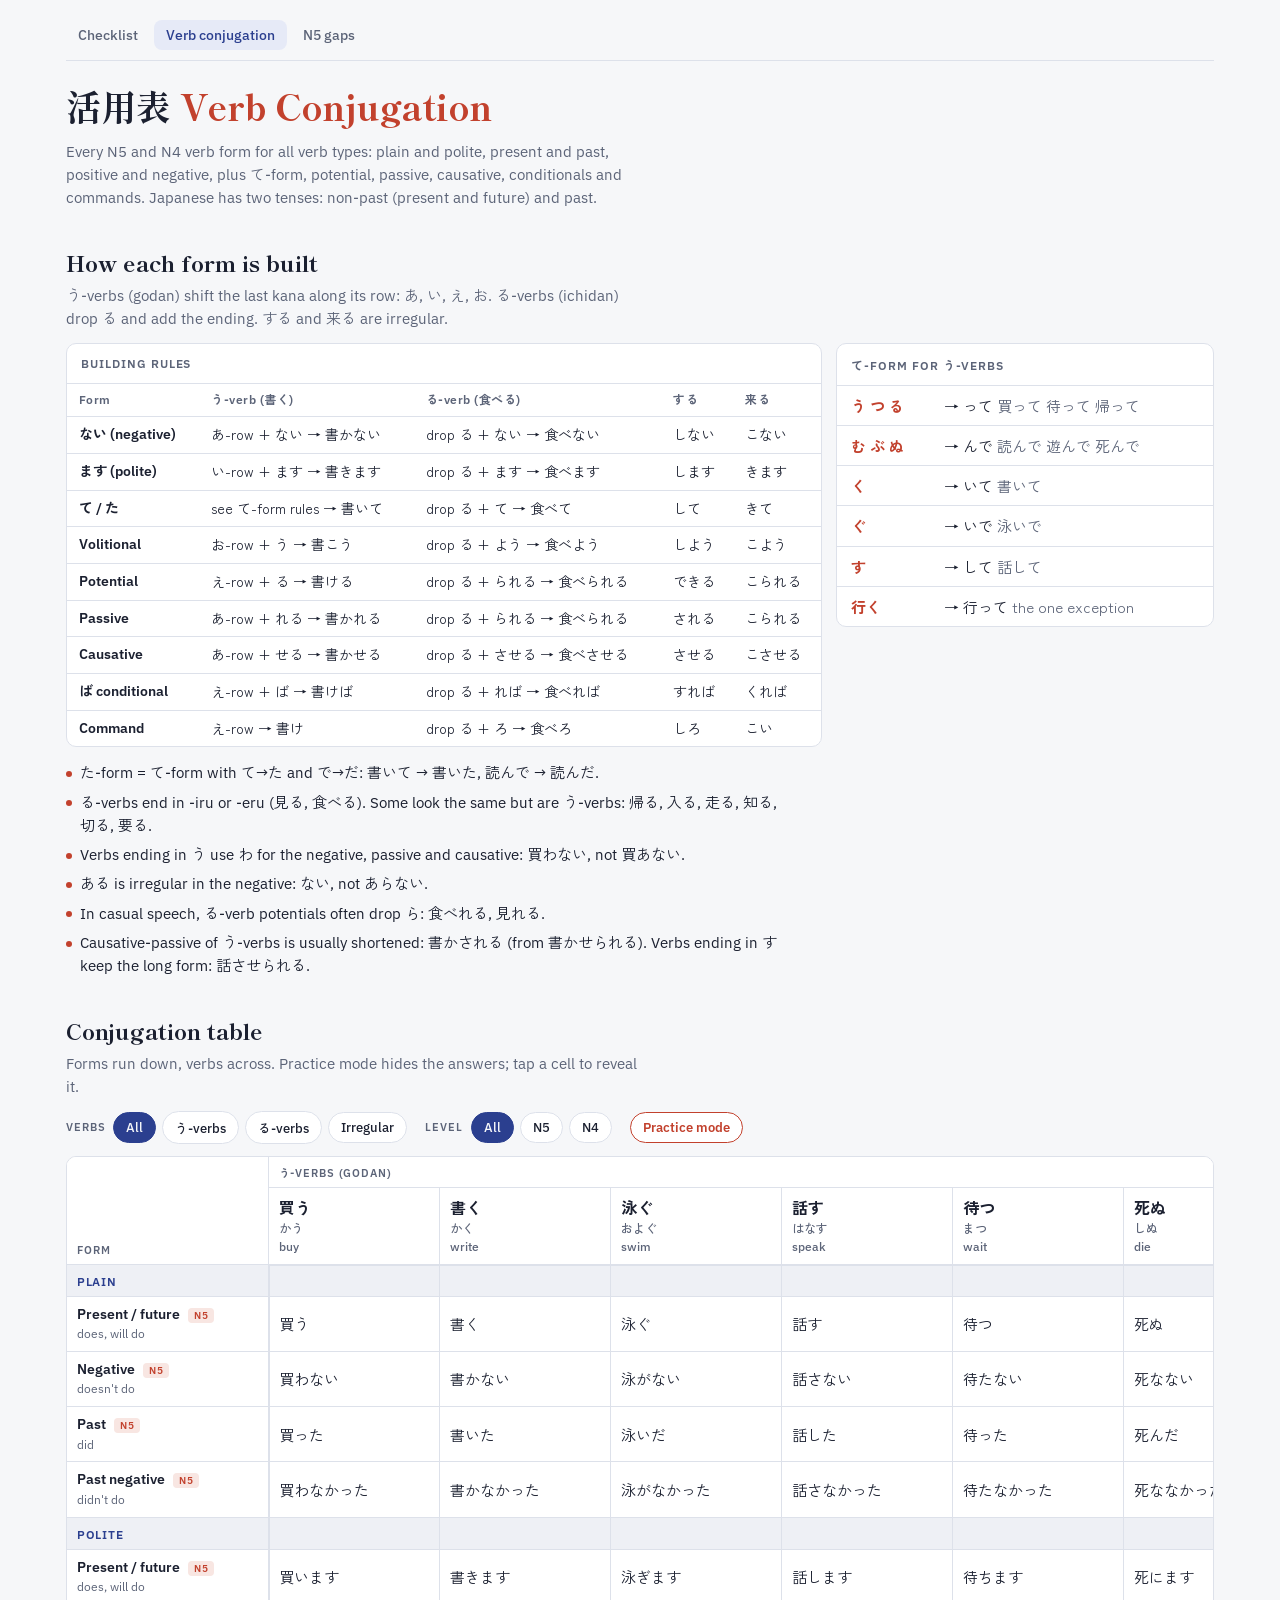
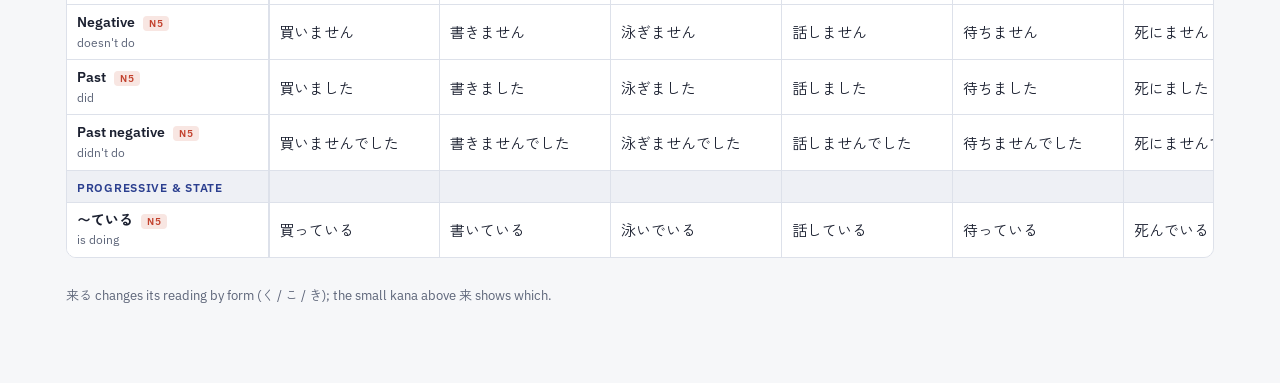
==== conjugations.html @ 94eb3642 "Add verb conjugation cheat sheet, site navigation and README Co-Authored-By: Claude Opus 5.5 <norepl" ====
<!doctype html>
<html lang="ja">
<head>
<meta charset="utf-8">
<meta name="viewport" content="width=device-width, initial-scale=1, viewport-fit=cover">
<title>Verb Conjugation Cheat Sheet</title>
<link rel="preconnect" href="https://fonts.googleapis.com">
<link rel="preconnect" href="https://fonts.gstatic.com" crossorigin>
<link rel="stylesheet" href="https://fonts.googleapis.com/css2?family=Shippori+Mincho:wght@600;800&family=Zen+Kaku+Gothic+New:wght@400;500;700&family=IBM+Plex+Sans:wght@400;500;600&display=swap">
<style>
/* Same visual system as the checklist; wider column so the big table has room. Table: forms down, verbs across, both headers sticky */
:root{
  --bg:#f6f7f9; --surface:#ffffff; --fg:#1b2030; --muted:#5c6478; --line:#dde1ea;
  --ai:#2b3f8f; --ai-soft:#e6eaf7; --shu:#c2412d; --shu-soft:#f8e6e2; --band:#eef0f5;
  --f-display:"Shippori Mincho","Hiragino Mincho ProN","Yu Mincho",serif;
  --f-body:"IBM Plex Sans","Zen Kaku Gothic New","Hiragino Sans","Noto Sans JP",system-ui,sans-serif;
  --f-jp:"Zen Kaku Gothic New","Hiragino Sans","Noto Sans JP",sans-serif;
}
@media (prefers-color-scheme: dark){:root:not([data-theme="light"]){
  --bg:#12151d; --surface:#1a1f2a; --fg:#e7e9f0; --muted:#9aa2b6; --line:#2c3342;
  --ai:#8fa4ef; --ai-soft:#232c48; --shu:#ec7a63; --shu-soft:#3a2420; --band:#202634; color-scheme:dark}}
:root[data-theme="dark"]{
  --bg:#12151d; --surface:#1a1f2a; --fg:#e7e9f0; --muted:#9aa2b6; --line:#2c3342;
  --ai:#8fa4ef; --ai-soft:#232c48; --shu:#ec7a63; --shu-soft:#3a2420; --band:#202634; color-scheme:dark}
*{box-sizing:border-box}
body{margin:0;background:var(--bg);color:var(--fg);font-family:var(--f-body);font-size:15px;line-height:1.55}
.wrap{max-width:1180px;margin:0 auto;padding-inline:16px;padding-block:20px 64px}
.narrow{max-width:760px}

nav.site{display:flex;gap:4px;flex-wrap:wrap;border-bottom:1px solid var(--line);padding-bottom:10px}
nav.site a{font:500 14px var(--f-body);text-decoration:none;color:var(--muted);padding:6px 12px;border-radius:8px}
nav.site a:hover{color:var(--fg);background:var(--surface)}
nav.site a[aria-current="page"]{color:var(--ai);background:var(--ai-soft)}
a:focus-visible,button:focus-visible{outline:2px solid var(--shu);outline-offset:2px}

h1{font-family:var(--f-display);font-weight:800;font-size:clamp(1.6rem,4vw,2.2rem);margin:18px 0 0;text-wrap:balance}
h1 span{color:var(--shu)}
.lead{color:var(--muted);margin:6px 0 0;max-width:65ch}
h2{font-family:var(--f-display);font-weight:800;font-size:1.4rem;margin:36px 0 4px}
h2+p{color:var(--muted);margin:0 0 12px;max-width:65ch}

/* rules */
.rules{display:grid;grid-template-columns:minmax(0,2fr) minmax(0,1fr);gap:14px;align-items:start}
@media (max-width:820px){.rules{grid-template-columns:minmax(0,1fr)}}
.panel{background:var(--surface);border:1px solid var(--line);border-radius:10px;overflow:hidden;min-width:0}
.panel h3{font:600 12px var(--f-body);letter-spacing:.08em;text-transform:uppercase;color:var(--muted);margin:0;padding:12px 14px;border-bottom:1px solid var(--line)}
.scroll-x{overflow-x:auto}
table.rt{border-collapse:collapse;width:100%;font-size:14px}
.rt th,.rt td{text-align:left;padding:7px 12px;border-bottom:1px solid var(--line);vertical-align:top}
.rt tr:last-child td{border-bottom:0}
.rt th{font-weight:600;font-size:12px;color:var(--muted);letter-spacing:.04em;white-space:nowrap}
.rt td{font-family:var(--f-jp)}
.rt td:first-child{font-family:var(--f-body);font-weight:600;white-space:nowrap}
.te{display:grid;gap:0}
.te div{display:grid;grid-template-columns:5.5em minmax(0,1fr);gap:10px;padding:8px 14px;border-bottom:1px solid var(--line);font-family:var(--f-jp)}
.te div:last-child{border-bottom:0}
.te b{color:var(--shu);font-weight:700}
.te .ex{color:var(--muted)}
.notes{margin:14px 0 0;padding:0;list-style:none;display:grid;gap:6px;max-width:80ch}
.notes li{padding-left:14px;position:relative;color:var(--fg)}
.notes li::before{content:"";position:absolute;left:0;top:.65em;width:6px;height:6px;border-radius:50%;background:var(--shu)}

/* controls */
.controls{display:flex;flex-wrap:wrap;gap:10px 18px;align-items:center;margin:4px 0 12px}
.chips{display:flex;gap:6px;flex-wrap:wrap;align-items:center}
.chips .lbl{font:600 11px var(--f-body);letter-spacing:.08em;text-transform:uppercase;color:var(--muted);margin-right:2px}
.chip{font:500 13px var(--f-body);border:1px solid var(--line);background:var(--surface);color:var(--fg);padding:6px 12px;border-radius:999px;cursor:pointer}
.chip[aria-pressed="true"]{background:var(--ai);border-color:var(--ai);color:var(--bg)}
.practice{font:600 13px var(--f-body);border:1px solid var(--shu);color:var(--shu);background:var(--surface);padding:6px 12px;border-radius:999px;cursor:pointer}
.practice[aria-pressed="true"]{background:var(--shu);color:var(--surface)}
.hint{font-size:13px;color:var(--muted)}

/* big table */
.big{max-height:78vh;overflow:auto;border:1px solid var(--line);border-radius:10px;background:var(--surface)}
table.ct{border-collapse:separate;border-spacing:0;font-size:14px;min-width:100%}
.ct th,.ct td{padding:7px 10px;border-bottom:1px solid var(--line);border-right:1px solid var(--line);white-space:nowrap;text-align:left;vertical-align:middle}
.ct thead th{position:sticky;top:0;z-index:2;background:var(--surface);font-weight:500}
.ct thead tr.grp th{top:0;font:600 11px var(--f-body);letter-spacing:.08em;text-transform:uppercase;color:var(--muted);height:30px}
.ct thead tr.vb th{top:30px;box-shadow:0 1px 0 var(--line)}
.ct .corner{left:0;z-index:4}
.ct tbody th{position:sticky;left:0;z-index:1;background:var(--surface);font-weight:500;min-width:190px;box-shadow:1px 0 0 var(--line)}
.ct tr.sec th{background:var(--band);font:600 12px var(--f-body);letter-spacing:.06em;text-transform:uppercase;color:var(--ai);padding-top:9px}
.ct tr.sec td{background:var(--band)}
.vk{font-family:var(--f-jp);font-weight:700;font-size:16px;display:block}
.vr{font-family:var(--f-jp);font-size:12px;color:var(--muted);display:block}
.ve{font-size:12px;color:var(--muted);display:block}
.rl{display:flex;align-items:baseline;gap:8px}
.rl .name{font-weight:600}
.rl .lv{font:600 10px var(--f-body);letter-spacing:.06em;padding:1px 6px;border-radius:4px}
.lv.N5{background:var(--shu-soft);color:var(--shu)}
.lv.N4{background:var(--ai-soft);color:var(--ai)}
.gl{display:block;font-size:12px;color:var(--muted);font-weight:400}
.ct td{font-family:var(--f-jp);font-size:15px}
.ct td.c{cursor:default}
.ct tbody tr:not(.sec):hover td,.ct tbody tr:not(.sec):hover th{background:var(--ai-soft)}
.godan-last{border-right:2px solid var(--line)}
ruby rt{font-size:.55em;color:var(--muted)}
.practicing td.c{cursor:pointer}
.practicing td.c:not(.shown) .v{filter:blur(6px);opacity:.5;user-select:none}
.practicing td.c:not(.shown){background:repeating-linear-gradient(-45deg,transparent 0 6px,var(--band) 6px 7px)}
.foot{margin-top:28px;color:var(--muted);font-size:13px}
</style>
</head>
<body>
<div class="wrap">
  <nav class="site" aria-label="Site">
    <a href="./">Checklist</a>
    <a href="conjugations.html" aria-current="page">Verb conjugation</a>
    <a href="n5-open-points.html">N5 gaps</a>
  </nav>

  <h1>活用表 <span>Verb Conjugation</span></h1>
  <p class="lead">Every N5 and N4 verb form for all verb types: plain and polite, present and past, positive and negative, plus て-form, potential, passive, causative, conditionals and commands. Japanese has two tenses: non-past (present and future) and past.</p>

  <h2>How each form is built</h2>
  <p>う-verbs (godan) shift the last kana along its row: あ, い, え, お. る-verbs (ichidan) drop る and add the ending. する and 来る are irregular.</p>
  <div class="rules">
    <div class="panel">
      <h3>Building rules</h3>
      <div class="scroll-x">
      <table class="rt">
        <thead><tr><th>Form</th><th>う-verb (書く)</th><th>る-verb (食べる)</th><th>する</th><th>来る</th></tr></thead>
        <tbody>
          <tr><td>ない (negative)</td><td>あ-row + ない → 書かない</td><td>drop る + ない → 食べない</td><td>しない</td><td>こない</td></tr>
          <tr><td>ます (polite)</td><td>い-row + ます → 書きます</td><td>drop る + ます → 食べます</td><td>します</td><td>きます</td></tr>
          <tr><td>て / た</td><td>see て-form rules → 書いて</td><td>drop る + て → 食べて</td><td>して</td><td>きて</td></tr>
          <tr><td>Volitional</td><td>お-row + う → 書こう</td><td>drop る + よう → 食べよう</td><td>しよう</td><td>こよう</td></tr>
          <tr><td>Potential</td><td>え-row + る → 書ける</td><td>drop る + られる → 食べられる</td><td>できる</td><td>こられる</td></tr>
          <tr><td>Passive</td><td>あ-row + れる → 書かれる</td><td>drop る + られる → 食べられる</td><td>される</td><td>こられる</td></tr>
          <tr><td>Causative</td><td>あ-row + せる → 書かせる</td><td>drop る + させる → 食べさせる</td><td>させる</td><td>こさせる</td></tr>
          <tr><td>ば conditional</td><td>え-row + ば → 書けば</td><td>drop る + れば → 食べれば</td><td>すれば</td><td>くれば</td></tr>
          <tr><td>Command</td><td>え-row → 書け</td><td>drop る + ろ → 食べろ</td><td>しろ</td><td>こい</td></tr>
        </tbody>
      </table>
      </div>
    </div>
    <div class="panel">
      <h3>て-form for う-verbs</h3>
      <div class="te">
        <div><b>う つ る</b><span>→ って <span class="ex">買って 待って 帰って</span></span></div>
        <div><b>む ぶ ぬ</b><span>→ んで <span class="ex">読んで 遊んで 死んで</span></span></div>
        <div><b>く</b><span>→ いて <span class="ex">書いて</span></span></div>
        <div><b>ぐ</b><span>→ いで <span class="ex">泳いで</span></span></div>
        <div><b>す</b><span>→ して <span class="ex">話して</span></span></div>
        <div><b>行く</b><span>→ 行って <span class="ex">the one exception</span></span></div>
      </div>
    </div>
  </div>
  <ul class="notes">
    <li>た-form = て-form with て→た and で→だ: 書いて → 書いた, 読んで → 読んだ.</li>
    <li>る-verbs end in -iru or -eru (見る, 食べる). Some look the same but are う-verbs: 帰る, 入る, 走る, 知る, 切る, 要る.</li>
    <li>Verbs ending in う use わ for the negative, passive and causative: 買わない, not 買あない.</li>
    <li>ある is irregular in the negative: ない, not あらない.</li>
    <li>In casual speech, る-verb potentials often drop ら: 食べれる, 見れる.</li>
    <li>Causative-passive of う-verbs is usually shortened: 書かされる (from 書かせられる). Verbs ending in す keep the long form: 話させられる.</li>
  </ul>

  <h2>Conjugation table</h2>
  <p>Forms run down, verbs across. Practice mode hides the answers; tap a cell to reveal it.</p>
  <div class="controls">
    <div class="chips" role="group" aria-label="Verb type">
      <span class="lbl">Verbs</span>
      <button class="chip" id="g-all" data-g="all" aria-pressed="true">All</button>
      <button class="chip" id="g-godan" data-g="godan" aria-pressed="false">う-verbs</button>
      <button class="chip" id="g-ichidan" data-g="ichidan" aria-pressed="false">る-verbs</button>
      <button class="chip" id="g-irr" data-g="irr" aria-pressed="false">Irregular</button>
    </div>
    <div class="chips" role="group" aria-label="JLPT level">
      <span class="lbl">Level</span>
      <button class="chip" id="l-all" data-l="all" aria-pressed="true">All</button>
      <button class="chip" id="l-n5" data-l="N5" aria-pressed="false">N5</button>
      <button class="chip" id="l-n4" data-l="N4" aria-pressed="false">N4</button>
    </div>
    <button class="practice" id="practice" aria-pressed="false">Practice mode</button>
    <button class="chip" id="reveal" hidden>Show all</button>
  </div>
  <div class="big" id="big"><table class="ct" id="ct"></table></div>
  <p class="foot">来る changes its reading by form (く / こ / き); the small kana above 来 shows which.</p>
</div>

<script>
const R={"う":["わ","い","え","お"],"く":["か","き","け","こ"],"ぐ":["が","ぎ","げ","ご"],"す":["さ","し","せ","そ"],"つ":["た","ち","て","と"],"ぬ":["な","に","ね","の"],"ぶ":["ば","び","べ","ぼ"],"む":["ま","み","め","も"],"る":["ら","り","れ","ろ"]};
const TE={"う":"って","つ":"って","る":"って","ぬ":"んで","ぶ":"んで","む":"んで","く":"いて","ぐ":"いで","す":"して"};
const toTa=t=>t.replace(/て$/,"た").replace(/で$/,"だ");

function godan(dict,iku){
  const s=dict.slice(0,-1), e=dict.slice(-1), r=R[e];
  const te=iku? s+"って" : s+TE[e];
  return {dict,a:s+r[0],i:s+r[1],te,ta:toTa(te),vol:s+r[3]+"う",pot:s+r[2]+"る",pass:s+r[0]+"れる",caus:s+r[0]+"せる",
    cp:e==="す"? s+r[0]+"せられる" : s+r[0]+"される",ba:s+r[2]+"ば",imp:s+r[2]};
}
function ichidan(dict){
  const s=dict.slice(0,-1);
  return {dict,a:s,i:s,te:s+"て",ta:s+"た",vol:s+"よう",pot:s+"られる",pass:s+"られる",caus:s+"させる",cp:s+"させられる",ba:s+"れば",imp:s+"ろ"};
}
const K=r=>`<ruby>来<rt>${r}</rt></ruby>`;
const SURU={dict:"する",a:"し",i:"し",te:"して",ta:"した",vol:"しよう",pot:"できる",pass:"される",caus:"させる",cp:"させられる",ba:"すれば",imp:"しろ"};
const KURU={dict:K("く")+"る",a:K("こ"),i:K("き"),te:K("き")+"て",ta:K("き")+"た",vol:K("こ")+"よう",pot:K("こ")+"られる",pass:K("こ")+"られる",caus:K("こ")+"させる",cp:K("こ")+"させられる",ba:K("く")+"れば",imp:K("こ")+"い"};

const VERBS=[
  {g:"godan",k:"買う",r:"かう",en:"buy",f:godan("買う")},
  {g:"godan",k:"書く",r:"かく",en:"write",f:godan("書く")},
  {g:"godan",k:"泳ぐ",r:"およぐ",en:"swim",f:godan("泳ぐ")},
  {g:"godan",k:"話す",r:"はなす",en:"speak",f:godan("話す")},
  {g:"godan",k:"待つ",r:"まつ",en:"wait",f:godan("待つ")},
  {g:"godan",k:"死ぬ",r:"しぬ",en:"die",f:godan("死ぬ")},
  {g:"godan",k:"遊ぶ",r:"あそぶ",en:"play",f:godan("遊ぶ")},
  {g:"godan",k:"読む",r:"よむ",en:"read",f:godan("読む")},
  {g:"godan",k:"帰る",r:"かえる",en:"go home",f:godan("帰る")},
  {g:"ichidan",k:"食べる",r:"たべる",en:"eat",f:ichidan("食べる")},
  {g:"ichidan",k:"見る",r:"みる",en:"see",f:ichidan("見る")},
  {g:"irr",k:"する",r:"する",en:"do",f:SURU},
  {g:"irr",k:"来る",r:"くる",en:"come",f:KURU},
  {g:"irr",k:"行く",r:"いく",en:"go",f:godan("行く",true)}
];
const GROUPS=[["godan","う-verbs (godan)"],["ichidan","る-verbs (ichidan)"],["irr","Irregular & special"]];

const ROWS=[
 ["Plain",[
  ["Present / future","does, will do","N5",f=>f.dict],
  ["Negative","doesn't do","N5",f=>f.a+"ない"],
  ["Past","did","N5",f=>f.ta],
  ["Past negative","didn't do","N5",f=>f.a+"なかった"]]],
 ["Polite",[
  ["Present / future","does, will do","N5",f=>f.i+"ます"],
  ["Negative","doesn't do","N5",f=>f.i+"ません"],
  ["Past","did","N5",f=>f.i+"ました"],
  ["Past negative","didn't do","N5",f=>f.i+"ませんでした"]]],
 ["Progressive & state",[
  ["〜ている","is doing","N5",f=>f.te+"いる"],
  ["〜ていない","isn't doing, hasn't yet","N5",f=>f.te+"いない"],
  ["〜ていた","was doing","N5",f=>f.te+"いた"],
  ["〜ています","is doing (polite)","N5",f=>f.te+"います"],
  ["〜ていました","was doing (polite)","N5",f=>f.te+"いました"]]],
 ["Connecting",[
  ["て-form","and, then","N5",f=>f.te],
  ["ます-stem","base for ます, たい, ながら","N5",f=>f.i],
  ["〜てから","after doing","N5",f=>f.te+"から"],
  ["〜ながら","while doing","N5",f=>f.i+"ながら"],
  ["〜ないで","without doing","N4",f=>f.a+"ないで"]]],
 ["Wanting & inviting",[
  ["〜たい","want to do","N5",f=>f.i+"たい"],
  ["〜たくない","don't want to do","N5",f=>f.i+"たくない"],
  ["〜ましょう","let's do","N5",f=>f.i+"ましょう"],
  ["〜ませんか","won't you do?","N5",f=>f.i+"ませんか"],
  ["Volitional","let's do (plain)","N4",f=>f.vol]]],
 ["Requests & commands",[
  ["〜てください","please do","N5",f=>f.te+"ください"],
  ["〜ないでください","please don't","N5",f=>f.a+"ないでください"],
  ["Command","do it!","N4",f=>f.imp],
  ["Prohibition","don't!","N4",f=>f.dict+"な"]]],
 ["Obligation & permission",[
  ["〜なければならない","must do","N5",f=>f.a+"なければならない"],
  ["〜てもいい","may do","N5",f=>f.te+"もいい"],
  ["〜てはいけない","must not do","N5",f=>f.te+"はいけない"]]],
 ["Ability & voice",[
  ["Potential","can do","N4",f=>f.pot],
  ["Potential negative","can't do","N4",f=>f.pot.slice(0,-1)+"ない"],
  ["Passive","is done (to)","N4",f=>f.pass],
  ["Causative","makes / lets do","N4",f=>f.caus],
  ["Causative-passive","is made to do","N4",f=>f.cp]]],
 ["Conditionals",[
  ["〜ば","if","N4",f=>f.ba],
  ["〜なければ","if not","N4",f=>f.a+"なければ"],
  ["〜たら","if, when","N4",f=>f.ta+"ら"],
  ["〜なかったら","if not","N4",f=>f.a+"なかったら"]]],
 ["Experience & aspect",[
  ["〜たことがある","have done before","N5",f=>f.ta+"ことがある"],
  ["〜ておく","do in advance","N4",f=>f.te+"おく"],
  ["〜てしまう","end up doing, finish","N4",f=>f.te+"しまう"],
  ["〜てみる","try doing","N4",f=>f.te+"みる"]]]
];

let grp="all", lvl="all", practice=false;
try{const s=JSON.parse(localStorage.getItem("conj-ui")||"{}"); if(s.grp)grp=s.grp; if(s.lvl)lvl=s.lvl;}catch(e){}
const saveUI=()=>{try{localStorage.setItem("conj-ui",JSON.stringify({grp,lvl}))}catch(e){}};

function render(){
  const verbs=VERBS.filter(v=>grp==="all"||v.g===grp);
  const lastGodan=verbs.map(v=>v.g).lastIndexOf("godan");
  const lastIchi=verbs.map(v=>v.g).lastIndexOf("ichidan");
  const sep=i=>(i===lastGodan&&lastGodan<verbs.length-1)||(i===lastIchi&&lastIchi<verbs.length-1)?' class="godan-last"':'';
  let h='<thead><tr class="grp"><th class="corner" rowspan="2" style="z-index:5;vertical-align:bottom">Form</th>';
  for(const [g,name] of GROUPS){const n=verbs.filter(v=>v.g===g).length; if(n) h+=`<th colspan="${n}">${name}</th>`;}
  h+='</tr><tr class="vb">';
  verbs.forEach((v,i)=>{h+=`<th${sep(i)}><span class="vk">${v.k}</span><span class="vr">${v.r}</span><span class="ve">${v.en}</span></th>`});
  h+='</tr></thead><tbody>';
  for(const [sec,rows] of ROWS){
    const rs=rows.filter(r=>lvl==="all"||r[2]===lvl); if(!rs.length) continue;
    h+=`<tr class="sec"><th>${sec}</th>${verbs.map((v,i)=>`<td${sep(i)}></td>`).join("")}</tr>`;
    for(const [name,gloss,lv,fn] of rs){
      h+=`<tr><th><span class="rl"><span class="name">${name}</span><span class="lv ${lv}">${lv}</span></span><span class="gl">${gloss}</span></th>`;
      verbs.forEach((v,i)=>{const c=sep(i)?' godan-last':''; h+=`<td class="c${c}"><span class="v">${fn(v.f)}</span></td>`});
      h+='</tr>';
    }
  }
  h+='</tbody>';
  document.getElementById("ct").innerHTML=h;
}
function setPressed(sel,attr,val){document.querySelectorAll(sel).forEach(b=>b.setAttribute("aria-pressed",b.dataset[attr]===val))}
document.querySelectorAll("[data-g]").forEach(b=>b.addEventListener("click",()=>{grp=b.dataset.g;setPressed("[data-g]","g",grp);saveUI();render()}));
document.querySelectorAll("[data-l]").forEach(b=>b.addEventListener("click",()=>{lvl=b.dataset.l;setPressed("[data-l]","l",lvl);saveUI();render()}));
const pBtn=document.getElementById("practice"), rBtn=document.getElementById("reveal"), big=document.getElementById("big");
pBtn.addEventListener("click",()=>{practice=!practice;pBtn.setAttribute("aria-pressed",practice);big.classList.toggle("practicing",practice);rBtn.hidden=!practice;big.querySelectorAll(".shown").forEach(c=>c.classList.remove("shown"))});
rBtn.addEventListener("click",()=>big.querySelectorAll("td.c").forEach(c=>c.classList.add("shown")));
big.addEventListener("click",e=>{if(!practice)return;const td=e.target.closest("td.c");if(td)td.classList.toggle("shown")});
setPressed("[data-g]","g",grp); setPressed("[data-l]","l",lvl);
render();
</script>
</body>
</html>
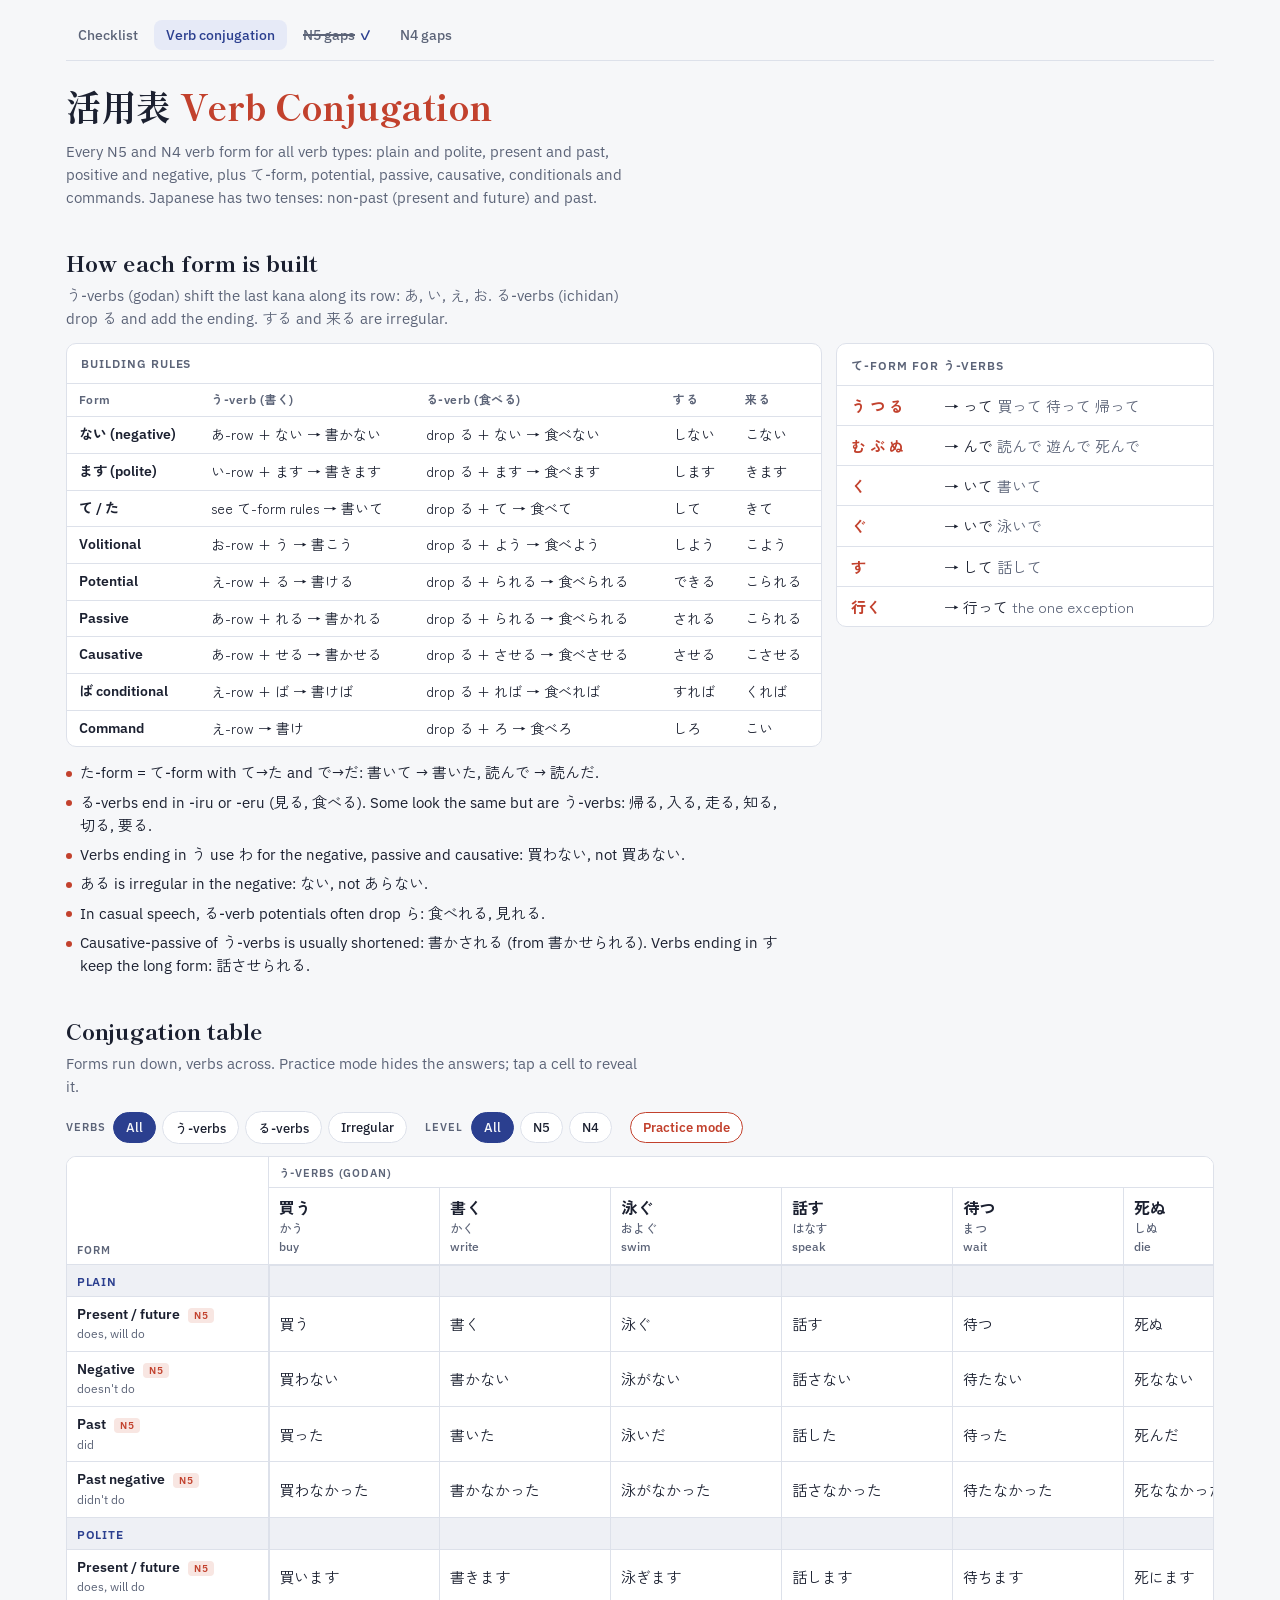
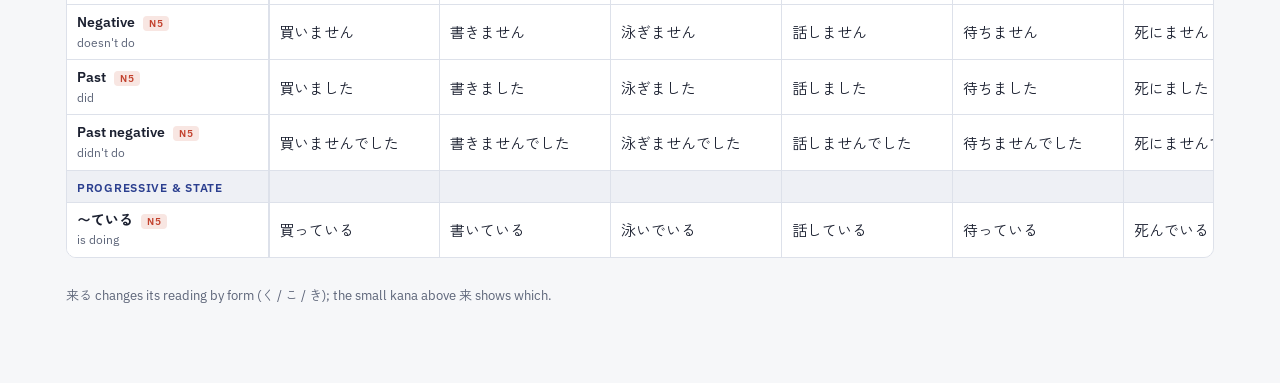
==== commit 12e6e693: "Add N4 gaps page, mark N5 gaps as done in menu bar and nav Co-Authored-By: Claude Opus 5.5 <noreply@" ====
--- a/conjugations.html
+++ b/conjugations.html
@@ -31,6 +31,8 @@
 nav.site a{font:500 14px var(--f-body);text-decoration:none;color:var(--muted);padding:6px 12px;border-radius:8px}
 nav.site a:hover{color:var(--fg);background:var(--surface)}
 nav.site a[aria-current="page"]{color:var(--ai);background:var(--ai-soft)}
+nav.site a.done s{text-decoration-thickness:1.5px}
+nav.site a.done .tick{margin-left:4px;color:var(--ai)}
 a:focus-visible,button:focus-visible{outline:2px solid var(--shu);outline-offset:2px}
 
 h1{font-family:var(--f-display);font-weight:800;font-size:clamp(1.6rem,4vw,2.2rem);margin:18px 0 0;text-wrap:balance}
@@ -49,7 +51,7 @@
 .rt th,.rt td{text-align:left;padding:7px 12px;border-bottom:1px solid var(--line);vertical-align:top}
 .rt tr:last-child td{border-bottom:0}
 .rt th{font-weight:600;font-size:12px;color:var(--muted);letter-spacing:.04em;white-space:nowrap}
-.rt td{font-family:var(--f-jp)}
+.rt td{font-family:var(--f-jp);white-space:nowrap}
 .rt td:first-child{font-family:var(--f-body);font-weight:600;white-space:nowrap}
 .te{display:grid;gap:0}
 .te div{display:grid;grid-template-columns:5.5em minmax(0,1fr);gap:10px;padding:8px 14px;border-bottom:1px solid var(--line);font-family:var(--f-jp)}
@@ -106,7 +108,8 @@
   <nav class="site" aria-label="Site">
     <a href="./">Checklist</a>
     <a href="conjugations.html" aria-current="page">Verb conjugation</a>
-    <a href="n5-open-points.html">N5 gaps</a>
+    <a href="n5-open-points.html" class="done" title="Done"><s>N5 gaps</s><span class="tick" aria-label="done">✓</span></a>
+    <a href="n4-open-points.html">N4 gaps</a>
   </nav>
 
   <h1>活用表 <span>Verb Conjugation</span></h1>
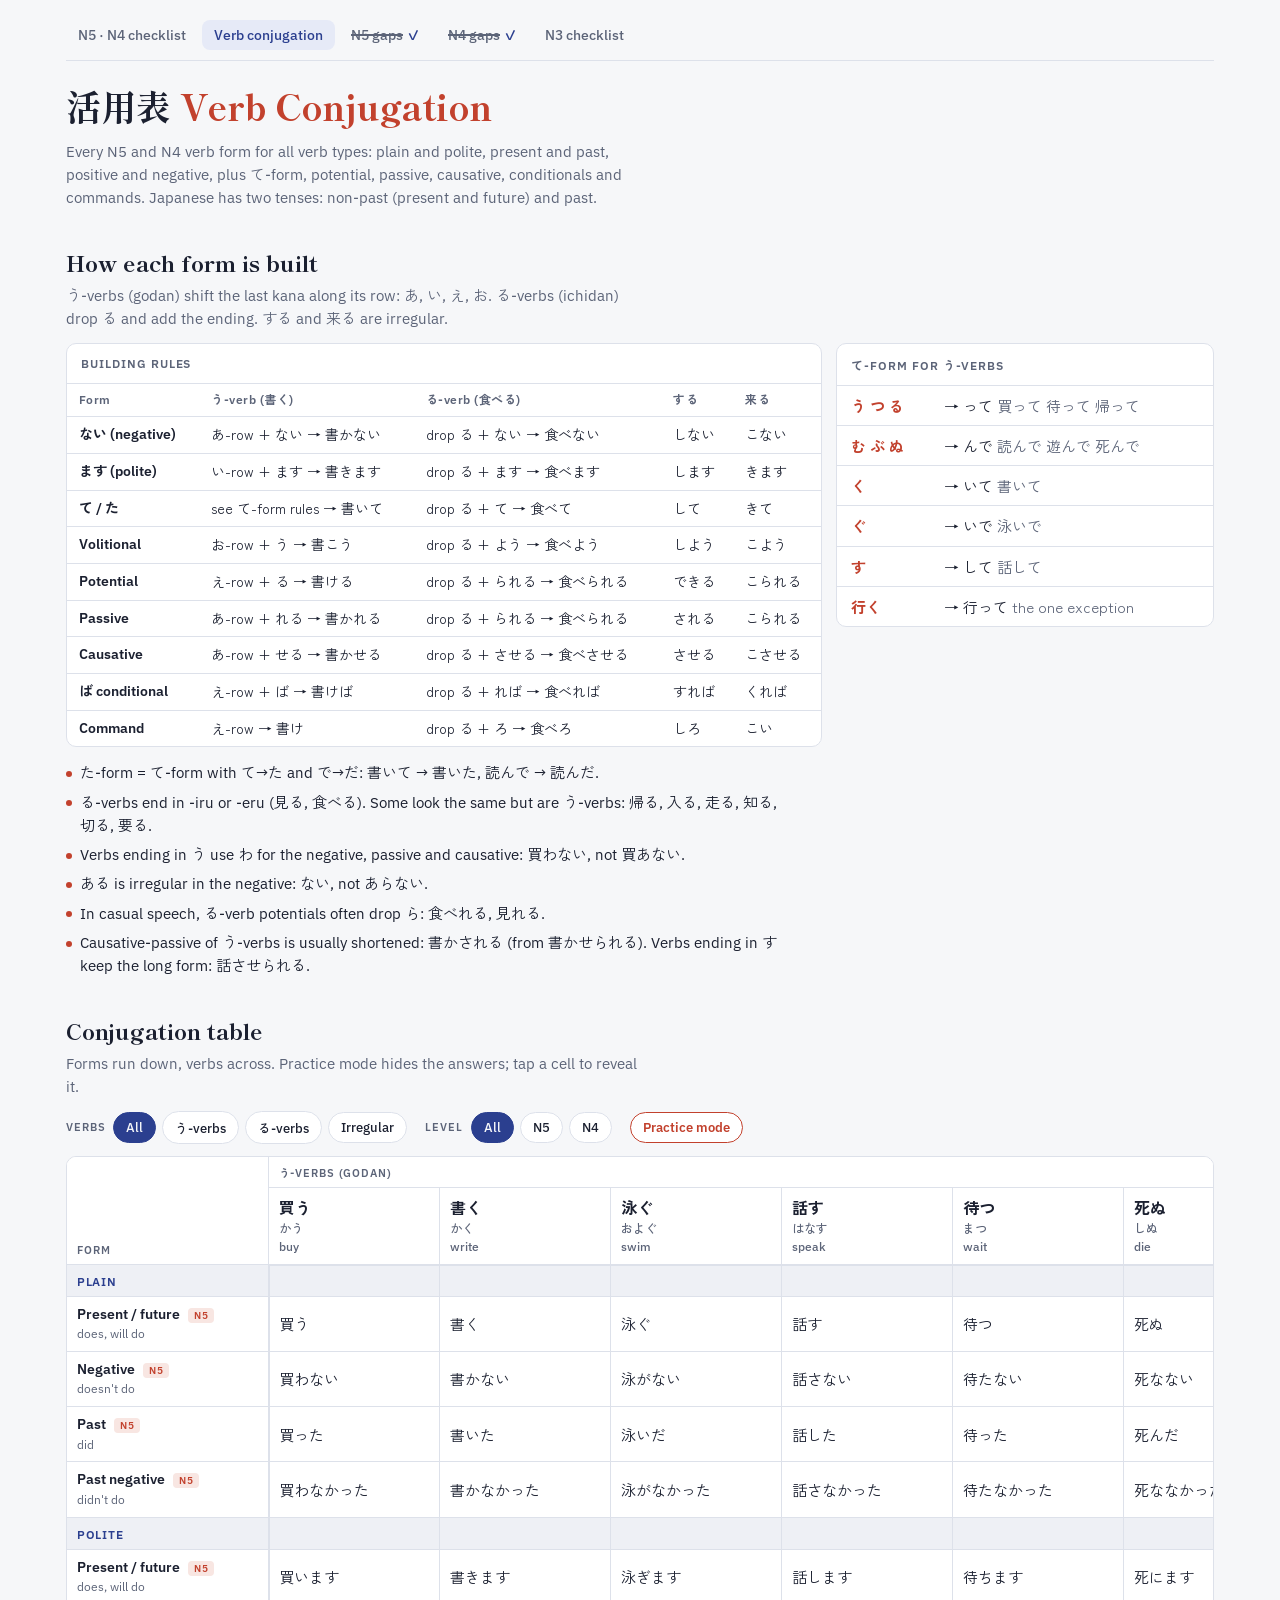
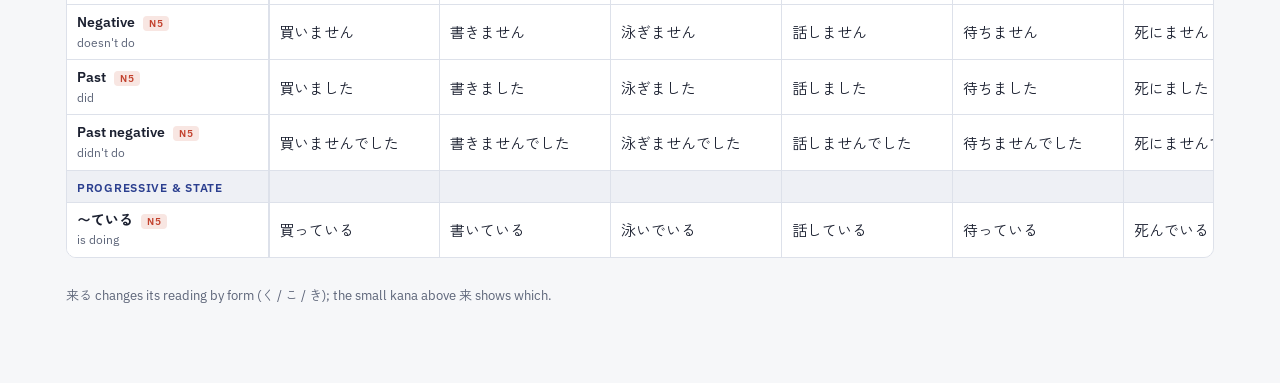
==== commit 98469da2: "Add N3 grammar checklist, mark N4 gaps as done Co-Authored-By: Claude Opus 5.5 <noreply@anthropic.co" ====
--- a/conjugations.html
+++ b/conjugations.html
@@ -106,10 +106,11 @@
 <body>
 <div class="wrap">
   <nav class="site" aria-label="Site">
-    <a href="./">Checklist</a>
+    <a href="./">N5 · N4 checklist</a>
     <a href="conjugations.html" aria-current="page">Verb conjugation</a>
     <a href="n5-open-points.html" class="done" title="Done"><s>N5 gaps</s><span class="tick" aria-label="done">✓</span></a>
-    <a href="n4-open-points.html">N4 gaps</a>
+    <a href="n4-open-points.html" class="done" title="Done"><s>N4 gaps</s><span class="tick" aria-label="done">✓</span></a>
+    <a href="n3-checklist.html">N3 checklist</a>
   </nav>
 
   <h1>活用表 <span>Verb Conjugation</span></h1>
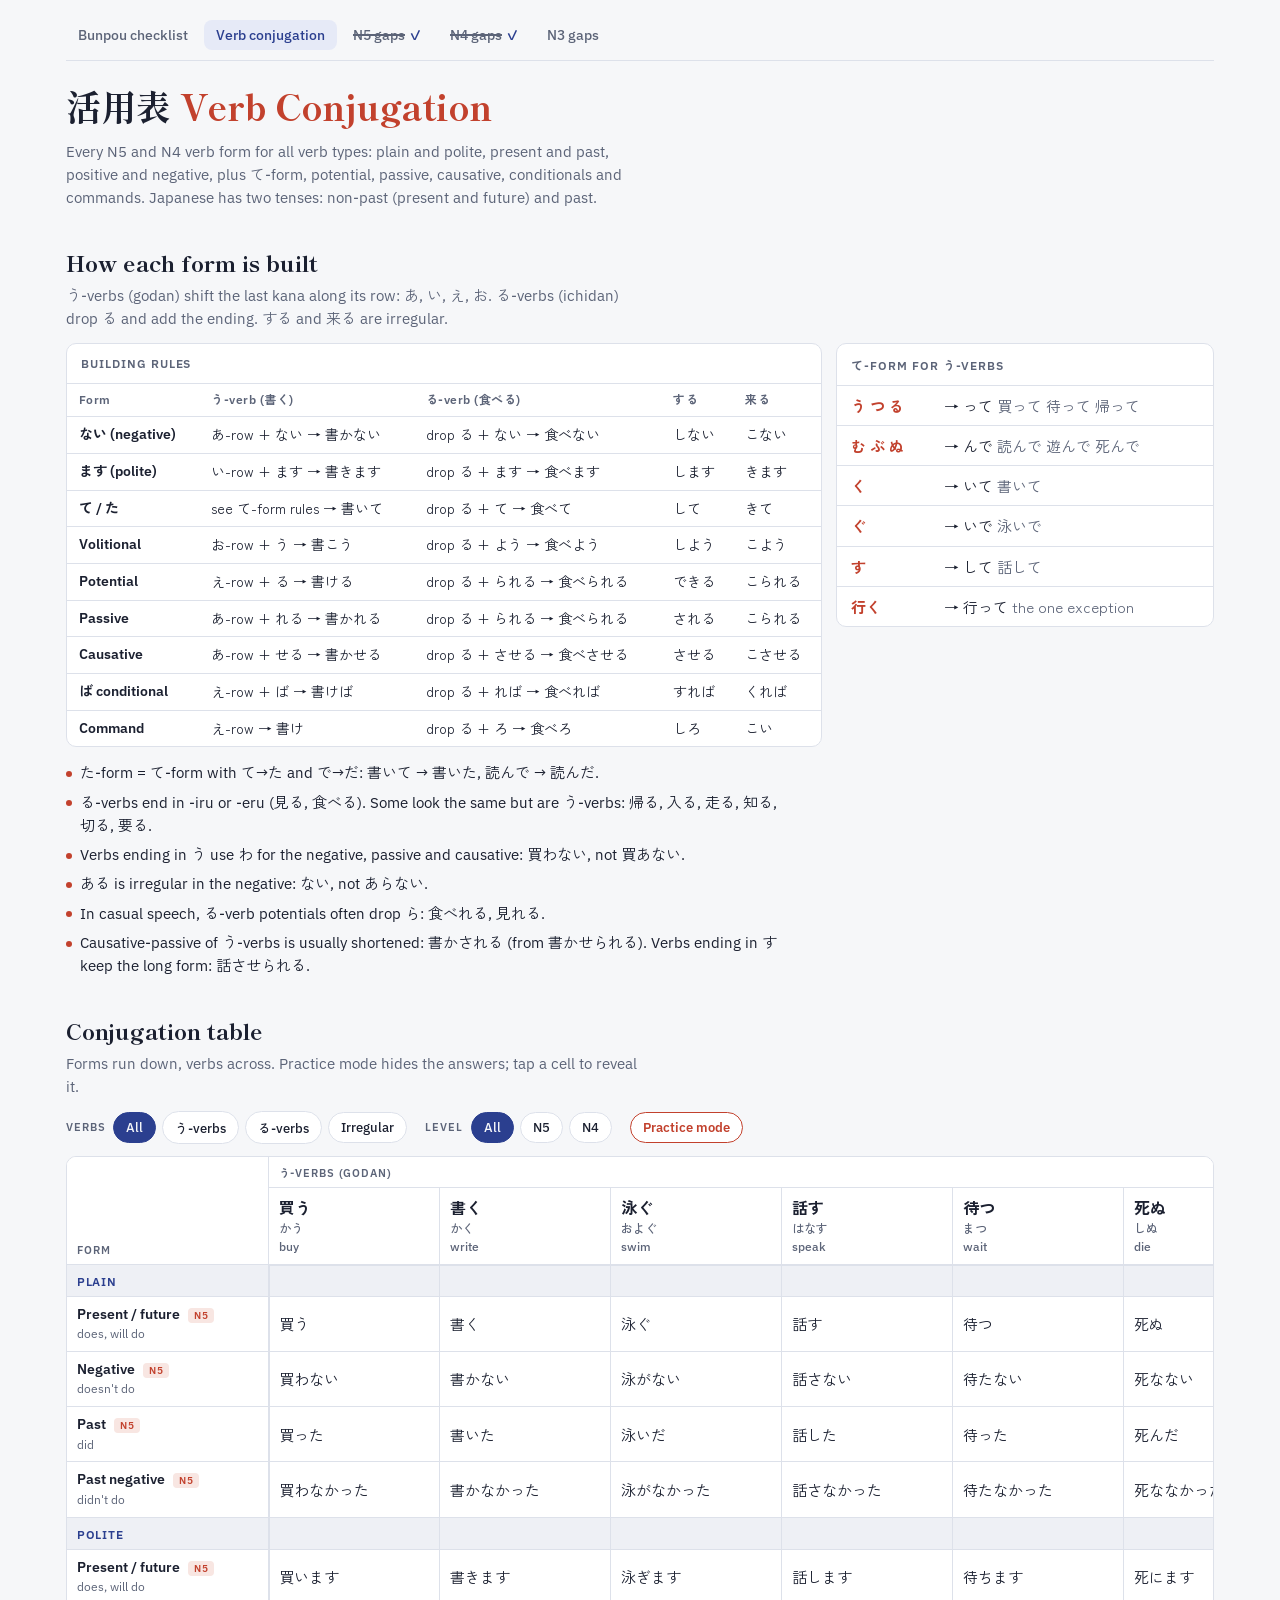
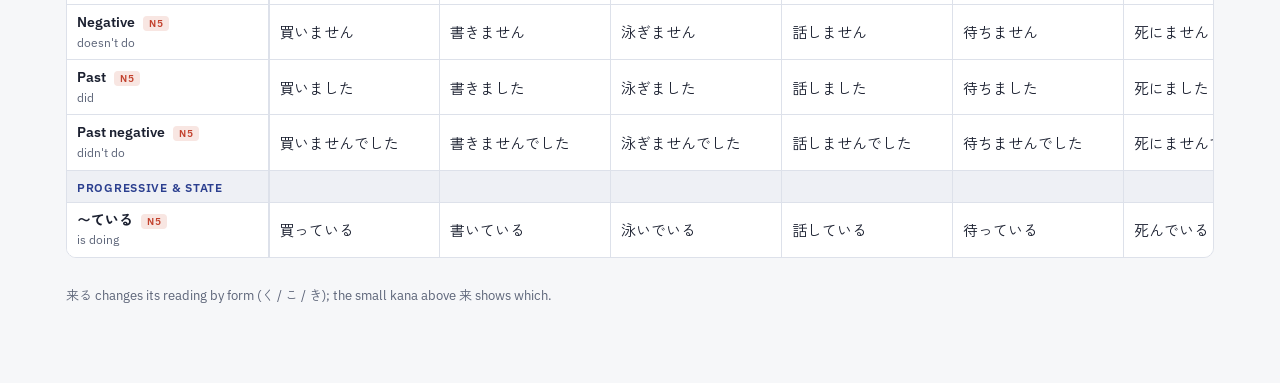
==== commit eaaa738c: "Universal N5-N2 bunpou checklist, detailed N3 gaps page, N2 grammar Co-Authored-By: Claude Opus 5.5 " ====
--- a/conjugations.html
+++ b/conjugations.html
@@ -106,11 +106,11 @@
 <body>
 <div class="wrap">
   <nav class="site" aria-label="Site">
-    <a href="./">N5 · N4 checklist</a>
+    <a href="./">Bunpou checklist</a>
     <a href="conjugations.html" aria-current="page">Verb conjugation</a>
     <a href="n5-open-points.html" class="done" title="Done"><s>N5 gaps</s><span class="tick" aria-label="done">✓</span></a>
     <a href="n4-open-points.html" class="done" title="Done"><s>N4 gaps</s><span class="tick" aria-label="done">✓</span></a>
-    <a href="n3-checklist.html">N3 checklist</a>
+    <a href="n3-open-points.html">N3 gaps</a>
   </nav>
 
   <h1>活用表 <span>Verb Conjugation</span></h1>
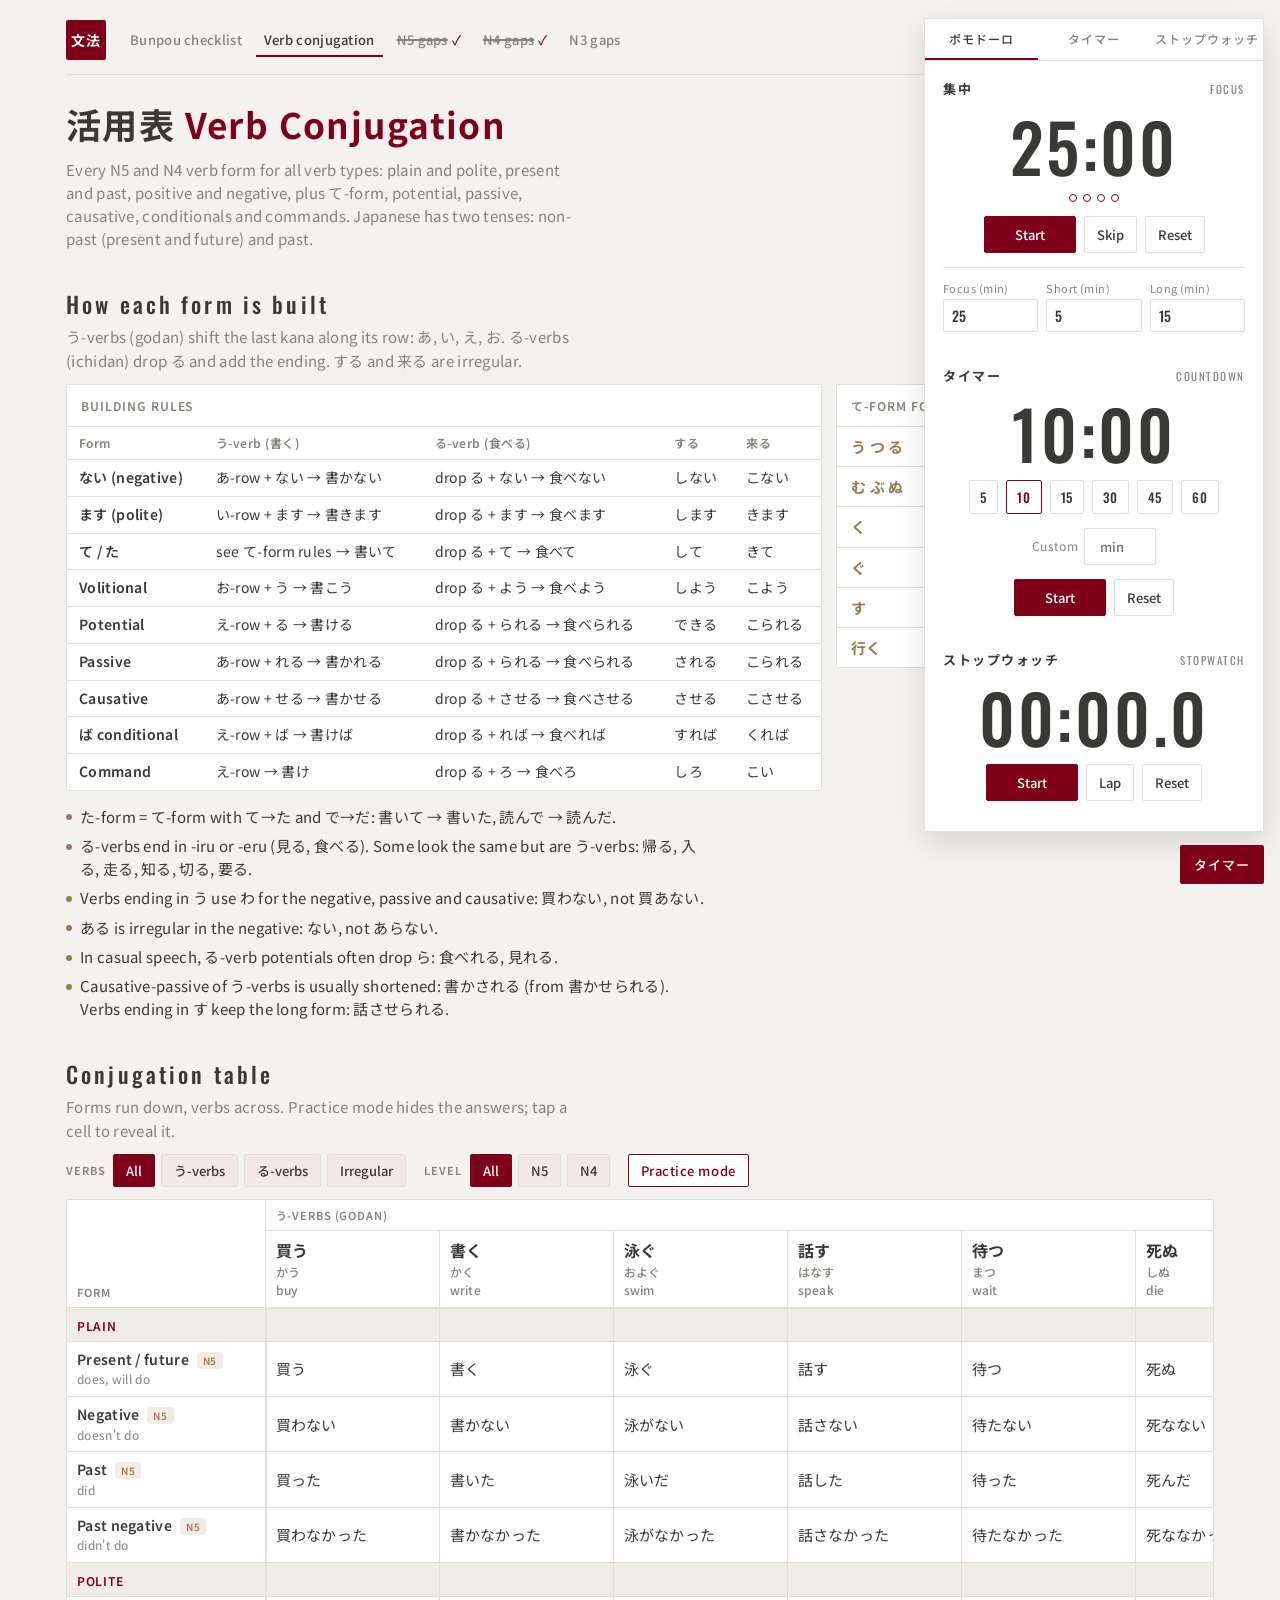
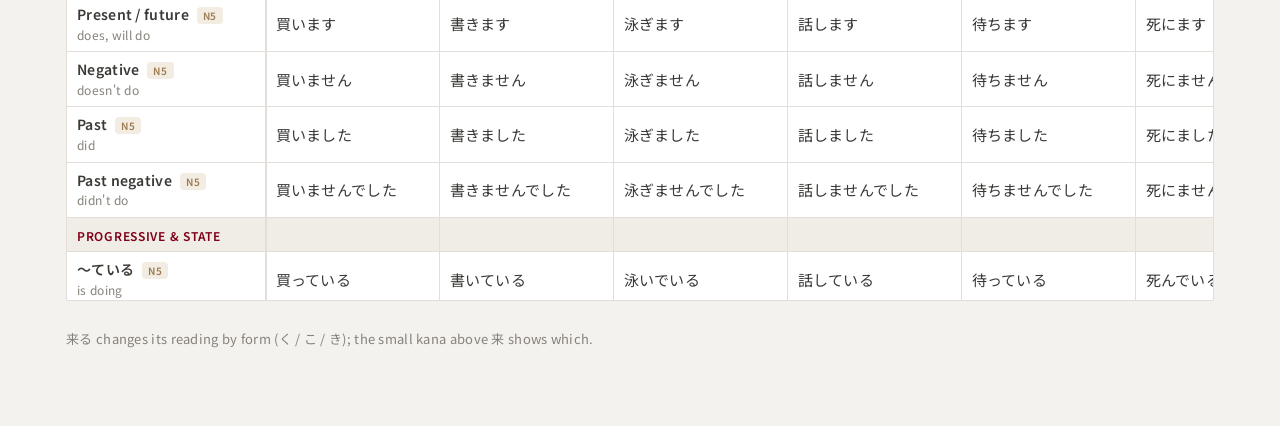
==== commit ce7a2733: "MUJI-style redesign and study timer (Pomodoro, countdown, stopwatch) Co-Authored-By: Claude Opus 5.5" ====
--- a/conjugations.html
+++ b/conjugations.html
@@ -6,7 +6,7 @@
 <title>Verb Conjugation Cheat Sheet</title>
 <link rel="preconnect" href="https://fonts.googleapis.com">
 <link rel="preconnect" href="https://fonts.gstatic.com" crossorigin>
-<link rel="stylesheet" href="https://fonts.googleapis.com/css2?family=Shippori+Mincho:wght@600;800&family=Zen+Kaku+Gothic+New:wght@400;500;700&family=IBM+Plex+Sans:wght@400;500;600&display=swap">
+<link rel="stylesheet" href="https://fonts.googleapis.com/css2?family=Noto+Sans+JP:wght@400;500;700&family=Oswald:wght@400;500;600&display=swap">
 <style>
 /* Same visual system as the checklist; wider column so the big table has room. Table: forms down, verbs across, both headers sticky */
 :root{
@@ -102,6 +102,7 @@
 .practicing td.c:not(.shown){background:repeating-linear-gradient(-45deg,transparent 0 6px,var(--band) 6px 7px)}
 .foot{margin-top:28px;color:var(--muted);font-size:13px}
 </style>
+<link rel="stylesheet" href="muji.css">
 </head>
 <body>
 <div class="wrap">
@@ -311,5 +312,6 @@
 setPressed("[data-g]","g",grp); setPressed("[data-l]","l",lvl);
 render();
 </script>
+<script src="timer.js" defer></script>
 </body>
 </html>
--- a/muji.css
+++ b/muji.css
@@ -0,0 +1,136 @@
+/* 無印 theme — shared by every page, loaded after each page's own <style>.
+   Palette: MUJI burgundy on unbleached paper, natural tones per JLPT level.
+   Type: Noto Sans JP for all Japanese and body text, Oswald for numerals and labels.
+   Layout: square corners, thin rules, generous white space. */
+
+:root{
+  --bg:#f4f2ee; --surface:#ffffff; --fg:#3b3936; --muted:#86817a; --line:#e3dfd8;
+  --muji:#7f0019; --muji-ink:#ffffff; --muji-soft:#f4e7e9;
+  --ai:#7f0019; --ai-soft:#f4e7e9;          /* primary + N4 */
+  --shu:#9b7a4f; --shu-soft:#f3ece2;        /* N5: kraft */
+  --murasaki:#3f4c5e; --murasaki-soft:#e8ebef; /* N3: ink navy */
+  --moegi:#5e6b45;                          /* N2: moss */
+  --done:#aaa49b; --band:#f0ede7;
+  --hero-bg:#7f0019; --hero-fg:#ffffff; --hero-muted:#e6c3c9; --hero-line:rgba(255,255,255,.28);
+  --f-body:"Noto Sans JP","Helvetica Neue",Arial,"Hiragino Sans",sans-serif;
+  --f-jp:"Noto Sans JP","Hiragino Sans","Yu Gothic",sans-serif;
+  --f-display:"Noto Sans JP","Hiragino Sans",sans-serif;
+  --f-num:"Oswald","Arial Narrow","Helvetica Neue",sans-serif;
+  --r:2px;
+}
+@media (prefers-color-scheme: dark){:root:not([data-theme="light"]){
+  --bg:#1b1918; --surface:#242120; --fg:#ebe6df; --muted:#a39d95; --line:#38332f;
+  --muji:#d0606f; --muji-ink:#1b1918; --muji-soft:#3a2226;
+  --ai:#d0606f; --ai-soft:#3a2226;
+  --shu:#c9a676; --shu-soft:#3a3226;
+  --murasaki:#9fb0c6; --murasaki-soft:#2a3038;
+  --moegi:#a3b383;
+  --done:#6f6a64; --band:#2a2725;
+  --hero-bg:#5a0d1a; --hero-fg:#f6eeee; --hero-muted:#d6a9b0; --hero-line:rgba(255,255,255,.2);
+  color-scheme:dark}}
+:root[data-theme="dark"]{
+  --bg:#1b1918; --surface:#242120; --fg:#ebe6df; --muted:#a39d95; --line:#38332f;
+  --muji:#d0606f; --muji-ink:#1b1918; --muji-soft:#3a2226;
+  --ai:#d0606f; --ai-soft:#3a2226;
+  --shu:#c9a676; --shu-soft:#3a3226;
+  --murasaki:#9fb0c6; --murasaki-soft:#2a3038;
+  --moegi:#a3b383;
+  --done:#6f6a64; --band:#2a2725;
+  --hero-bg:#5a0d1a; --hero-fg:#f6eeee; --hero-muted:#d6a9b0; --hero-line:rgba(255,255,255,.2);
+  color-scheme:dark}
+
+body{background:var(--bg);color:var(--fg);font-family:var(--f-body);letter-spacing:.02em;-webkit-font-smoothing:antialiased}
+
+/* ---------- site header: brand mark + quiet nav ---------- */
+nav.site{align-items:center;gap:2px 6px;padding-bottom:14px;margin-bottom:22px;border-bottom:1px solid var(--line)}
+nav.site::before{content:"文法";flex:none;width:40px;height:40px;margin-right:10px;display:grid;place-items:center;
+  background:var(--muji);color:var(--muji-ink);font:700 14px var(--f-jp);letter-spacing:.04em;border-radius:var(--r)}
+nav.site a{font:500 13px var(--f-body);color:var(--muted);padding:6px 8px;border-radius:0;border-bottom:2px solid transparent}
+nav.site a:hover{background:none;color:var(--fg)}
+nav.site a[aria-current="page"]{background:none;color:var(--fg);border-bottom-color:var(--muji)}
+nav.site a.done .tick{color:var(--muji)}
+
+/* ---------- type ---------- */
+h1,header h1{font-family:var(--f-display);font-weight:700;letter-spacing:.04em}
+h1 span,header h1 span{color:var(--muji)}
+.lead,header p{color:var(--muted)}
+h2{font-family:var(--f-num);font-weight:500;letter-spacing:.14em}
+.level>h2{font-family:var(--f-num);font-weight:600;font-size:2rem;letter-spacing:.04em;color:var(--fg);
+  border-bottom:1px solid var(--line);padding-bottom:6px;align-items:baseline}
+.level>h2 .tag{font:500 13px var(--f-jp);letter-spacing:.12em;color:var(--muji);text-transform:none}
+.group h3{font-family:var(--f-num);font-weight:500;letter-spacing:.16em;font-size:12px}
+h3{letter-spacing:.03em}
+.form,.jp,.vk,.rt td,.ct td{font-family:var(--f-jp)}
+
+/* ---------- square, quiet surfaces ---------- */
+ul,.card,.panel,.big,input[type=search],select.tool,.tool,.tab,.chip,.practice,nav.toc a,.box{border-radius:var(--r)}
+.card,ul,.panel,.big{box-shadow:none;border-color:var(--line)}
+.tab{font:500 13px var(--f-num);letter-spacing:.12em;padding:7px 16px}
+.tab[aria-pressed="true"],.chip[aria-pressed="true"]{background:var(--muji);border-color:var(--muji);color:var(--muji-ink)}
+.tool[aria-pressed="true"]{color:var(--muji);border-color:var(--muji)}
+.practice{color:var(--muji);border-color:var(--muji);font:500 13px var(--f-body);letter-spacing:.04em}
+.practice:hover{background:var(--muji);color:var(--muji-ink)}
+.practice.done{color:var(--muted);border-color:var(--line)}
+.practice.done .tick{color:var(--muji)}
+.chk:checked+label .box{background:var(--muji);border-color:var(--muji)}
+.box svg{stroke:var(--muji-ink)}
+.track{height:3px;border-radius:0;background:var(--line)}
+.fill{border-radius:0}
+.p .lbl b{font-family:var(--f-num);font-weight:500;letter-spacing:.1em}
+.p .lbl span{font-family:var(--f-num);letter-spacing:.06em}
+nav.toc a:hover{border-color:var(--muji);color:var(--muji)}
+.jp b{color:var(--muji)}
+.k{color:var(--muji)}
+.chip{background:var(--muji-soft)}
+a{color:var(--muji)}
+:focus-visible{outline-color:var(--muji)!important}
+
+/* ---------- main-page hero (MUJI-style burgundy panel) ---------- */
+.hero{background:var(--hero-bg);color:var(--hero-fg);padding:28px 24px 26px;border-radius:var(--r);display:grid;gap:18px}
+.hero .kicker{display:flex;align-items:center;gap:12px;font:500 12px var(--f-num);letter-spacing:.24em;color:var(--hero-muted)}
+.hero .kicker .mark{width:34px;height:34px;display:grid;place-items:center;background:var(--hero-fg);color:var(--hero-bg);font:700 12px var(--f-jp);letter-spacing:.02em;border-radius:var(--r)}
+.hero h1{margin:0;color:var(--hero-fg);font:700 clamp(1.7rem,5vw,2.5rem)/1.25 var(--f-display);letter-spacing:.06em}
+.hero p{margin:0;color:var(--hero-muted);max-width:56ch;font-size:14px}
+.levels{display:grid;grid-template-columns:repeat(4,minmax(0,1fr));border-top:1px solid var(--hero-line);padding-top:16px;gap:12px}
+@media (max-width:560px){.levels{grid-template-columns:repeat(2,minmax(0,1fr));row-gap:18px}}
+.lvcol{all:unset;cursor:pointer;display:grid;gap:4px;align-content:start;padding:2px 0}
+.lvcol .num{font:600 clamp(2rem,6vw,2.8rem)/1 var(--f-num);letter-spacing:.02em}
+.lvcol .jpn{font:700 13px var(--f-jp);letter-spacing:.14em}
+.lvcol .cnt{font:400 12px var(--f-num);letter-spacing:.08em;color:var(--hero-muted)}
+.lvcol .bar2{height:2px;background:var(--hero-line);margin-top:4px}
+.lvcol .bar2 i{display:block;height:100%;width:0;background:var(--hero-fg);transition:width .3s}
+.lvcol:hover .num,.lvcol[aria-pressed="true"] .num{text-decoration:underline;text-decoration-thickness:2px;text-underline-offset:6px}
+.lvcol:focus-visible{outline:2px solid var(--hero-fg)!important;outline-offset:4px}
+@media (prefers-reduced-motion:reduce){.lvcol .bar2 i{transition:none}}
+
+/* ---------- timer widget ---------- */
+.tmr-btn{position:fixed;right:16px;bottom:calc(16px + env(safe-area-inset-bottom,0px));z-index:50;display:flex;align-items:center;gap:8px;
+  background:var(--muji);color:var(--muji-ink);border:0;border-radius:var(--r);padding:10px 14px;font:500 13px var(--f-jp);letter-spacing:.08em;cursor:pointer}
+.tmr-btn .t{font:500 15px var(--f-num);letter-spacing:.06em;font-variant-numeric:tabular-nums}
+.tmr-btn .t:empty{display:none}
+.tmr-panel{position:fixed;right:16px;bottom:calc(68px + env(safe-area-inset-bottom,0px));z-index:50;width:min(340px,calc(100vw - 32px));
+  background:var(--surface);color:var(--fg);border:1px solid var(--line);border-radius:var(--r);box-shadow:0 10px 30px rgba(0,0,0,.12);display:grid}
+.tmr-tabs{display:grid;grid-template-columns:repeat(3,1fr);border-bottom:1px solid var(--line)}
+.tmr-tabs button{all:unset;cursor:pointer;text-align:center;padding:11px 4px;font:500 12px var(--f-jp);letter-spacing:.08em;color:var(--muted);border-bottom:2px solid transparent}
+.tmr-tabs button[aria-selected="true"]{color:var(--fg);border-bottom-color:var(--muji)}
+.tmr-tabs button:focus-visible{outline:2px solid var(--muji);outline-offset:-2px}
+.tmr-body{padding:18px 18px 16px;display:grid;gap:14px}
+.tmr-phase{display:flex;justify-content:space-between;align-items:baseline;font:700 13px var(--f-jp);letter-spacing:.12em}
+.tmr-phase small{font:400 11px var(--f-num);letter-spacing:.14em;color:var(--muted);text-transform:uppercase}
+.tmr-time{font:500 clamp(3rem,14vw,4.2rem)/1 var(--f-num);letter-spacing:.04em;text-align:center;font-variant-numeric:tabular-nums}
+.tmr-dots{display:flex;justify-content:center;gap:6px}
+.tmr-dots i{width:8px;height:8px;border:1px solid var(--muji);border-radius:50%}
+.tmr-dots i.on{background:var(--muji)}
+.tmr-row{display:flex;gap:8px;flex-wrap:wrap;justify-content:center}
+.tmr-row button,.tmr-row input{font:500 13px var(--f-body);border:1px solid var(--line);background:var(--surface);color:var(--fg);padding:8px 12px;border-radius:var(--r);cursor:pointer}
+.tmr-row button.main{background:var(--muji);border-color:var(--muji);color:var(--muji-ink);min-width:92px}
+.tmr-row button.pre{font-family:var(--f-num);letter-spacing:.06em;padding:6px 10px}
+.tmr-row button.pre[aria-pressed="true"]{border-color:var(--muji);color:var(--muji)}
+.tmr-row input{width:72px;cursor:text;text-align:center}
+.tmr-row label{display:flex;align-items:center;gap:6px;font-size:12px;color:var(--muted)}
+.tmr-set{display:grid;grid-template-columns:repeat(3,1fr);gap:8px;border-top:1px solid var(--line);padding-top:12px}
+.tmr-set label{display:grid;gap:2px;font-size:11px;color:var(--muted);letter-spacing:.04em}
+.tmr-set input{font:500 14px var(--f-num);border:1px solid var(--line);background:var(--surface);color:var(--fg);padding:5px 8px;border-radius:var(--r);width:100%}
+.tmr-laps{max-height:120px;overflow:auto;margin:0;padding:0;list-style:none;border:0;background:none;font:400 13px var(--f-num);letter-spacing:.06em}
+.tmr-laps li{display:flex;justify-content:space-between;padding:3px 0;border-top:1px solid var(--line)}
+.tmr-panel button:focus-visible,.tmr-panel input:focus-visible,.tmr-btn:focus-visible{outline:2px solid var(--muji);outline-offset:2px}
